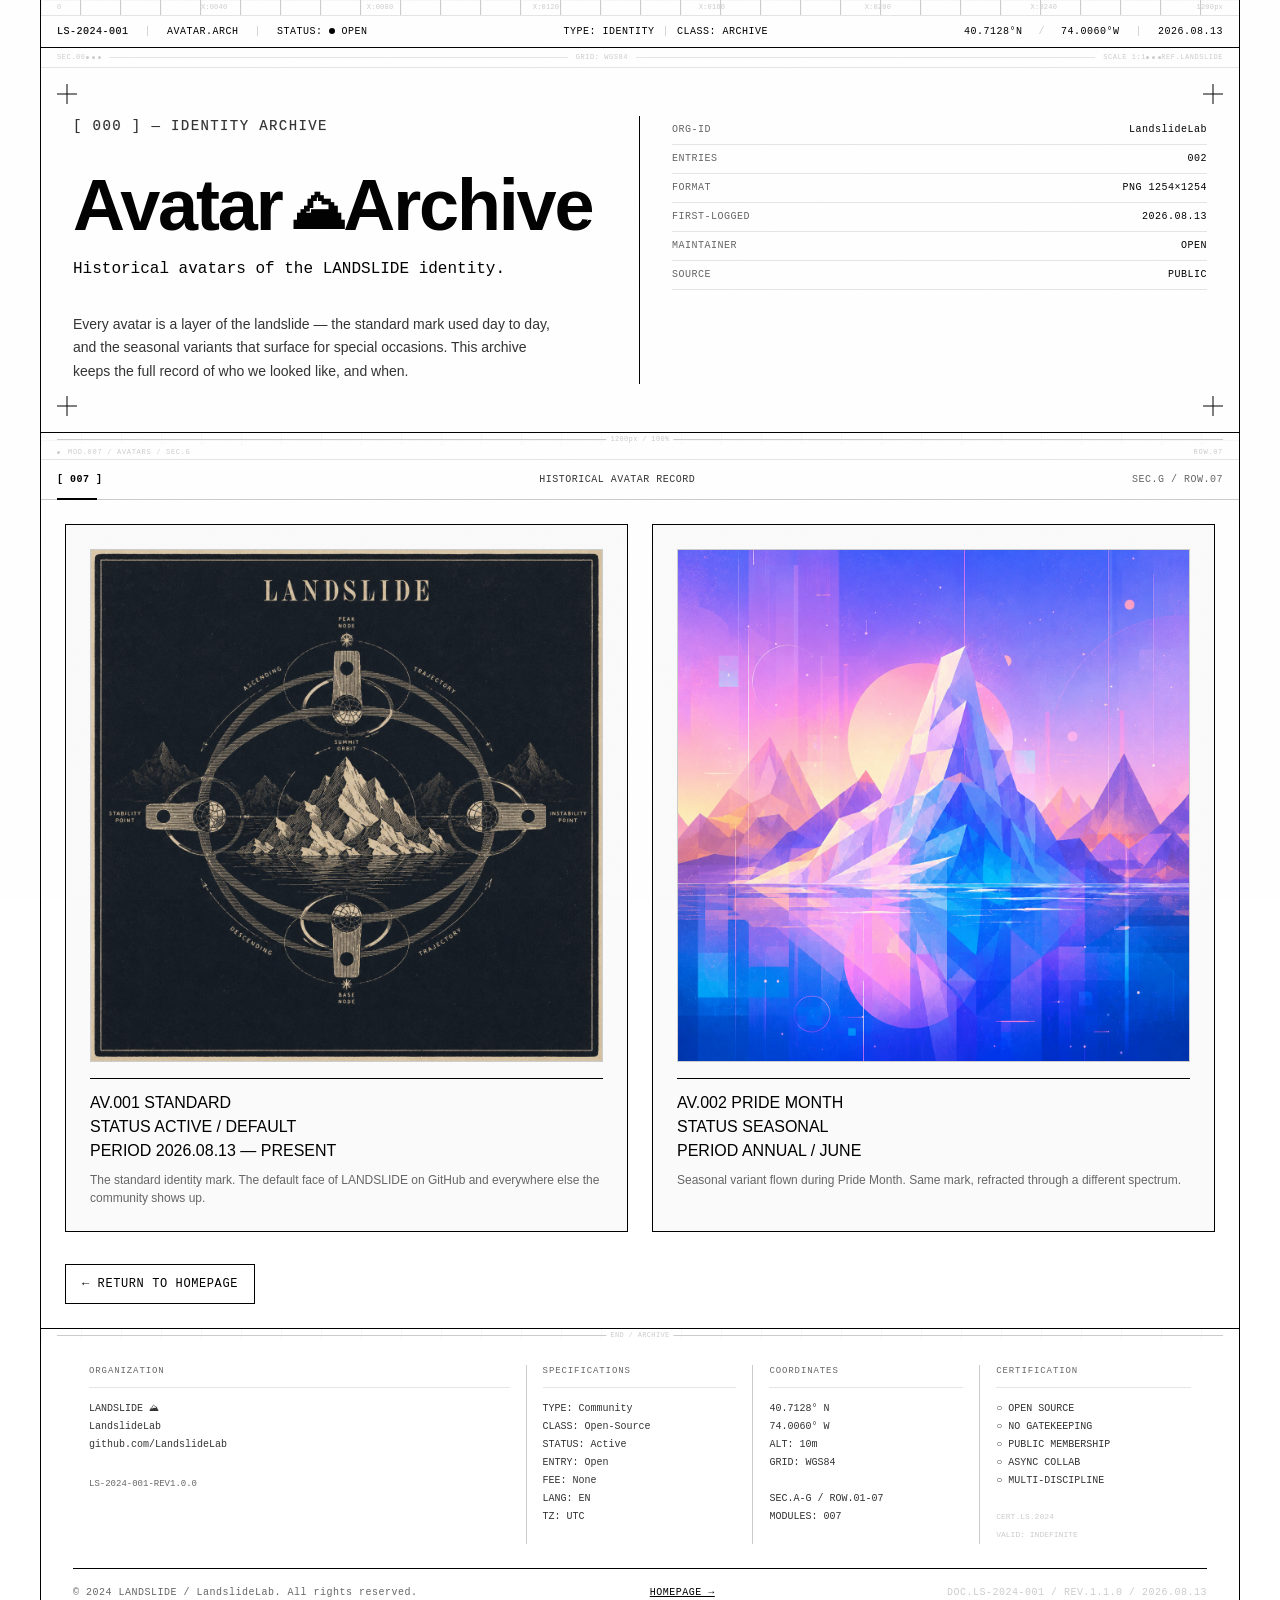
==== avatars.html @ 395b4ffa "Add historical avatar archive page + footer link" ====
<!doctype html>
<html lang="en">
  <head>
    <meta charset="UTF-8" />
    <meta name="viewport" content="width=device-width, initial-scale=1.0" />
    <meta name="description" content="LANDSLIDE — Historical avatar archive. Standard and seasonal identity marks." />
    <title>LANDSLIDE — Avatar Archive</title>
    <link rel="stylesheet" href="/styles/main.css" />
    <link rel="preconnect" href="https://fonts.googleapis.com" />
    <link rel="preconnect" href="https://fonts.gstatic.com" crossorigin />
    <link href="https://fonts.googleapis.cn/css2?family=Inter:wght@300;400;500;600;700&family=JetBrains+Mono:wght@300;400;500;600;700&display=swap" rel="stylesheet" />
    <style>
      .avatar-grid {
        display: grid;
        grid-template-columns: repeat(auto-fit, minmax(280px, 1fr));
        gap: 24px;
      }
      .avatar-card {
        border: var(--border-thin);
        padding: 24px;
        position: relative;
        background: var(--off-white);
      }
      .avatar-card img {
        width: 100%;
        height: auto;
        display: block;
        border: var(--border-light);
        background: var(--white);
      }
      .avatar-meta {
        margin-top: 16px;
        border-top: var(--border-thin);
        padding-top: 12px;
      }
      .avatar-note {
        margin-top: 8px;
        font-size: 12px;
        color: var(--mid-gray);
      }
      .back-link {
        display: inline-block;
        margin-top: 32px;
        font-family: var(--font-mono);
        font-size: 12px;
        letter-spacing: 0.05em;
        color: var(--black);
        text-decoration: none;
        border: var(--border-thin);
        padding: 10px 16px;
      }
      .back-link:hover {
        background: var(--black);
        color: var(--white);
      }
    </style>
  </head>
  <body>
    <!-- SVG Filters for distressed effects -->
    <svg class="svg-filters" aria-hidden="true">
      <defs>
        <filter id="rough-edge" x="-5%" y="-5%" width="110%" height="110%">
          <feTurbulence type="turbulence" baseFrequency="0.04" numOctaves="4" seed="1" result="noise" />
          <feDisplacementMap in="SourceGraphic" in2="noise" scale="2" xChannelSelector="R" yChannelSelector="G" />
        </filter>
        <filter id="rough-edge-light" x="-2%" y="-2%" width="104%" height="104%">
          <feTurbulence type="turbulence" baseFrequency="0.03" numOctaves="3" seed="2" result="noise" />
          <feDisplacementMap in="SourceGraphic" in2="noise" scale="1" xChannelSelector="R" yChannelSelector="G" />
        </filter>
      </defs>
    </svg>

    <!-- Noise overlay for paper/print texture -->
    <div class="noise-overlay" aria-hidden="true"></div>

    <div class="page-wrapper">

      <!-- ============================================
           TOP RULER / COORDINATE BAR
           ============================================ -->
      <div class="top-ruler" aria-hidden="true">
        <span>0</span>
        <span>X:0040</span>
        <span>X:0080</span>
        <span>X:0120</span>
        <span>X:0160</span>
        <span>X:0200</span>
        <span>X:0240</span>
        <span>1200px</span>
      </div>

      <!-- ============================================
           TOP METADATA BAR
           ============================================ -->
      <div class="meta-bar">
        <div class="meta-left">
          <span class="mono text-xs letterpress">LS-2024-001</span>
          <span class="meta-separator">|</span>
          <span class="mono text-xs">AVATAR.ARCH</span>
          <span class="meta-separator">|</span>
          <span class="mono text-xs">STATUS: <span class="meta-dot"></span> OPEN</span>
        </div>
        <div class="meta-center">
          <span class="mono text-xs">TYPE: IDENTITY</span>
          <span class="meta-separator">|</span>
          <span class="mono text-xs">CLASS: ARCHIVE</span>
        </div>
        <div class="meta-right">
          <span class="mono text-xs">40.7128&deg;N</span>
          <span class="meta-separator">/</span>
          <span class="mono text-xs">74.0060&deg;W</span>
          <span class="meta-separator">|</span>
          <span class="mono text-xs">2026.08.13</span>
        </div>
      </div>

      <!-- ============================================
           MICRO-DECORATION STRIP
           ============================================ -->
      <div class="micro-strip" aria-hidden="true">
        <span>SEC.00</span>
        <div class="micro-dots">
          <span class="micro-dot"></span>
          <span class="micro-dot"></span>
          <span class="micro-dot"></span>
        </div>
        <div class="micro-line"></div>
        <span>GRID: WGS84</span>
        <div class="micro-line"></div>
        <span>SCALE 1:1</span>
        <div class="micro-dots">
          <span class="micro-dot"></span>
          <span class="micro-dot"></span>
          <span class="micro-dot"></span>
        </div>
        <span>REF.LANDSLIDE</span>
      </div>

      <!-- ============================================
           ARCHIVE HEADER
           ============================================ -->
      <section class="hero">
        <div class="crosshair tl"></div>
        <div class="crosshair tr"></div>
        <div class="crosshair bl"></div>
        <div class="crosshair br"></div>

        <div class="hero-grid">
          <div class="hero-left">
            <div>
              <div class="hero-tagline letterpress">
                <span class="mono">[ 000 ]</span> &mdash; IDENTITY ARCHIVE
              </div>
              <h1 class="hero-title distressed">
                Avatar<span class="mountain">&#9968;</span>Archive
              </h1>
              <p class="hero-tagline" style="font-size: 16px; text-transform: none; letter-spacing: 0; color: var(--black); font-weight: 500;">
                Historical avatars of the LANDSLIDE identity.
              </p>
            </div>
            <p class="hero-description">
              Every avatar is a layer of the landslide &mdash; the standard mark used day to day, and the seasonal variants that surface for special occasions. This archive keeps the full record of who we looked like, and when.
            </p>
          </div>
          <div class="hero-right">
            <div class="hero-specs">
              <div class="spec-row">
                <span class="spec-label">ORG-ID</span>
                <span class="spec-value">LandslideLab</span>
              </div>
              <div class="spec-row">
                <span class="spec-label">ENTRIES</span>
                <span class="spec-value">002</span>
              </div>
              <div class="spec-row">
                <span class="spec-label">FORMAT</span>
                <span class="spec-value">PNG 1254&times;1254</span>
              </div>
              <div class="spec-row">
                <span class="spec-label">FIRST-LOGGED</span>
                <span class="spec-value">2026.08.13</span>
              </div>
              <div class="spec-row">
                <span class="spec-label">MAINTAINER</span>
                <span class="spec-value">OPEN</span>
              </div>
              <div class="spec-row">
                <span class="spec-label">SOURCE</span>
                <span class="spec-value">PUBLIC</span>
              </div>
            </div>
          </div>
        </div>
      </section>

      <!-- ============================================
           DIMENSION LINE
           ============================================ -->
      <div class="dimension-line" data-dim="1200px / 100%" aria-hidden="true"></div>

      <!-- ============================================
           MODULE 007 — AVATARS
           ============================================ -->
      <div class="section-micro-label" aria-hidden="true">
        <span class="sml-dot"></span>
        <span>MOD.007 / AVATARS / SEC.G</span>
        <span style="margin-left: auto;">ROW.07</span>
      </div>
      <section class="module">
        <div class="module-header">
          <span class="module-number">[ 007 ]</span>
          <span class="module-title">Historical Avatar Record</span>
          <span class="module-coord">SEC.G / ROW.07</span>
        </div>
        <div class="module-body">
          <div class="avatar-grid">

            <div class="avatar-card">
              <img src="/assets/avatars/avatar-daily.png" alt="LANDSLIDE standard avatar" />
              <div class="avatar-meta">
                <div class="spec-row">
                  <span class="spec-label">AV.001</span>
                  <span class="spec-value">STANDARD</span>
                </div>
                <div class="spec-row">
                  <span class="spec-label">STATUS</span>
                  <span class="spec-value">ACTIVE / DEFAULT</span>
                </div>
                <div class="spec-row">
                  <span class="spec-label">PERIOD</span>
                  <span class="spec-value">2026.08.13 &mdash; PRESENT</span>
                </div>
                <p class="avatar-note">
                  The standard identity mark. The default face of LANDSLIDE on GitHub and everywhere else the community shows up.
                </p>
              </div>
            </div>

            <div class="avatar-card">
              <img src="/assets/avatars/avatar-pride.png" alt="LANDSLIDE pride month avatar" />
              <div class="avatar-meta">
                <div class="spec-row">
                  <span class="spec-label">AV.002</span>
                  <span class="spec-value">PRIDE MONTH</span>
                </div>
                <div class="spec-row">
                  <span class="spec-label">STATUS</span>
                  <span class="spec-value">SEASONAL</span>
                </div>
                <div class="spec-row">
                  <span class="spec-label">PERIOD</span>
                  <span class="spec-value">ANNUAL / JUNE</span>
                </div>
                <p class="avatar-note">
                  Seasonal variant flown during Pride Month. Same mark, refracted through a different spectrum.
                </p>
              </div>
            </div>

          </div>

          <a href="/" class="back-link">&#x2190; RETURN TO HOMEPAGE</a>
        </div>
      </section>

      <!-- ============================================
           DIMENSION LINE
           ============================================ -->
      <div class="dimension-line" data-dim="END / ARCHIVE" aria-hidden="true"></div>

      <!-- ============================================
           FOOTER
           ============================================ -->
      <footer class="footer">
        <div class="footer-grid">
          <div class="footer-col">
            <div class="footer-col-title">Organization</div>
            <div class="footer-col-text">
              LANDSLIDE &#9968;<br/>
              LandslideLab<br/>
              github.com/LandslideLab<br/><br/>
              <div class="mono" style="font-size: 9px; color: var(--mid-gray); margin-top: 4px;">LS-2024-001-REV1.0.0</div>
            </div>
          </div>
          <div class="footer-col">
            <div class="footer-col-title">Specifications</div>
            <div class="footer-col-text">
              TYPE: Community<br/>
              CLASS: Open-Source<br/>
              STATUS: Active<br/>
              ENTRY: Open<br/>
              FEE: None<br/>
              LANG: EN<br/>
              TZ: UTC
            </div>
          </div>
          <div class="footer-col">
            <div class="footer-col-title">Coordinates</div>
            <div class="footer-col-text">
              40.7128&deg; N<br/>
              74.0060&deg; W<br/>
              ALT: 10m<br/>
              GRID: WGS84<br/><br/>
              SEC.A-G / ROW.01-07<br/>
              MODULES: 007
            </div>
          </div>
          <div class="footer-col">
            <div class="footer-col-title">Certification</div>
            <div class="footer-col-text">
              &#x25CB; OPEN SOURCE<br/>
              &#x25CB; NO GATEKEEPING<br/>
              &#x25CB; PUBLIC MEMBERSHIP<br/>
              &#x25CB; ASYNC COLLAB<br/>
              &#x25CB; MULTI-DISCIPLINE<br/><br/>
              <span class="mono" style="font-size: 8px; color: var(--light-gray);">
                CERT.LS.2024<br/>
                VALID: INDEFINITE
              </span>
            </div>
          </div>
        </div>

        <!-- Bottom metadata strip -->
        <div style="margin-top: 24px; padding-top: 16px; border-top: var(--border-thin); display: flex; justify-content: space-between; align-items: center;">
          <span class="mono text-xs" style="color: var(--mid-gray);">
            &#x00A9; 2024 LANDSLIDE / LandslideLab. All rights reserved.
          </span>
          <a href="/" class="mono text-xs" style="color: var(--black); text-decoration: underline;">
            HOMEPAGE &#x2192;
          </a>
          <span class="mono text-xs" style="color: var(--light-gray);">
            DOC.LS-2024-001 / REV.1.1.0 / 2026.08.13
          </span>
        </div>
      </footer>

    </div>
  </body>
</html>
---- styles/main.css ----
/* LANDSLIDE — Micrographics Style Introduction Page */
/* Dense technical information poster aesthetic */
/* Enhanced with distressed typography & SVG micro-elements */

/* ============================================
   RESET & BASE
   ============================================ */
*, *::before, *::after {
  margin: 0;
  padding: 0;
  box-sizing: border-box;
}

:root {
  /* Colors */
  --black: #000000;
  --white: #FFFFFF;
  --off-white: #FAFAFA;
  --dark-gray: #333333;
  --mid-gray: #666666;
  --light-gray: #CCCCCC;
  --border-gray: #E5E5E5;
  --faint-gray: #F2F2F2;

  /* Typography */
  --font-mono: 'JetBrains Mono', 'SF Mono', 'Menlo', 'Consolas', 'Liberation Mono', monospace;
  --font-sans: 'Inter', 'Helvetica Neue', 'Arial', system-ui, sans-serif;

  /* Spacing */
  --grid-unit: 8px;
  --module-padding: 24px;
  --section-gap: 0;

  /* Borders */
  --border-thin: 1px solid var(--black);
  --border-light: 1px solid var(--light-gray);
  --border-medium: 1px solid var(--mid-gray);
}

html {
  font-size: 16px;
  -webkit-font-smoothing: antialiased;
  -moz-osx-font-smoothing: grayscale;
}

body {
  font-family: var(--font-sans);
  background: var(--white);
  color: var(--black);
  line-height: 1.5;
  overflow-x: hidden;
}

/* ============================================
   SVG FILTERS (distressed / rough edge)
   ============================================ */
.svg-filters {
  position: absolute;
  width: 0;
  height: 0;
  overflow: hidden;
}

/* ============================================
   DISTRESSED TYPOGRAPHY
   ============================================ */
.distressed {
  filter: url(#rough-edge);
  position: relative;
}

.distressed-light {
  filter: url(#rough-edge-light);
}

/* Printed/letterpress effect for key text */
.letterpress {
  text-shadow:
    0.3px 0 0 rgba(0,0,0,0.15),
    -0.2px 0 0 rgba(0,0,0,0.1),
    0 0.3px 0 rgba(0,0,0,0.1),
    0.5px 0.5px 0 rgba(0,0,0,0.05);
  position: relative;
}

/* Noise overlay for texture */
.noise-overlay {
  position: fixed;
  top: 0;
  left: 0;
  width: 100%;
  height: 100%;
  pointer-events: none;
  z-index: 9999;
  opacity: 0.025;
  background-image: url("data:image/svg+xml,%3Csvg viewBox='0 0 256 256' xmlns='http://www.w3.org/2000/svg'%3E%3Cfilter id='n'%3E%3CfeTurbulence type='fractalNoise' baseFrequency='0.85' numOctaves='4' stitchTiles='stitch'/%3E%3C/filter%3E%3Crect width='100%25' height='100%25' filter='url(%23n)'/%3E%3C/svg%3E");
  background-size: 256px 256px;
}

/* ============================================
   TYPOGRAPHY
   ============================================ */
.mono {
  font-family: var(--font-mono);
}

.text-xs { font-size: 10px; letter-spacing: 0.05em; }
.text-sm { font-size: 11px; letter-spacing: 0.02em; }
.text-base { font-size: 13px; }
.text-lg { font-size: 16px; }
.text-xl { font-size: 20px; }
.text-2xl { font-size: 24px; }
.text-3xl { font-size: 32px; }
.text-4xl { font-size: 48px; }
.text-5xl { font-size: 64px; }
.text-6xl { font-size: 80px; }

.font-bold { font-weight: 700; }
.font-medium { font-weight: 500; }
.font-normal { font-weight: 400; }
.font-light { font-weight: 300; }

.uppercase { text-transform: uppercase; }
.tracking-wide { letter-spacing: 0.1em; }
.tracking-wider { letter-spacing: 0.2em; }
.tracking-widest { letter-spacing: 0.3em; }

/* ============================================
   LAYOUT SYSTEM
   ============================================ */
.page-wrapper {
  max-width: 1200px;
  margin: 0 auto;
  border-left: var(--border-thin);
  border-right: var(--border-thin);
  min-height: 100vh;
  position: relative;
}

/* Grid overlay for visual reference */
.page-wrapper::before {
  content: '';
  position: absolute;
  top: 0;
  left: 0;
  right: 0;
  bottom: 0;
  background-image:
    linear-gradient(var(--border-gray) 1px, transparent 1px),
    linear-gradient(90deg, var(--border-gray) 1px, transparent 1px);
  background-size: 40px 40px;
  pointer-events: none;
  opacity: 0.25;
  z-index: 0;
}

/* Fine sub-grid */
.page-wrapper::after {
  content: '';
  position: absolute;
  top: 0;
  left: 0;
  right: 0;
  bottom: 0;
  background-image:
    linear-gradient(var(--faint-gray) 0.5px, transparent 0.5px),
    linear-gradient(90deg, var(--faint-gray) 0.5px, transparent 0.5px);
  background-size: 8px 8px;
  pointer-events: none;
  opacity: 0.4;
  z-index: 0;
}

/* ============================================
   SIDE RULER / COORDINATE ANNOTATIONS
   ============================================ */
.side-ruler {
  position: absolute;
  z-index: 1;
  font-family: var(--font-mono);
  font-size: 7px;
  color: var(--light-gray);
  letter-spacing: 0.03em;
  line-height: 1;
  writing-mode: vertical-lr;
  text-orientation: mixed;
}

.side-ruler.left {
  left: -1px;
  top: 0;
  bottom: 0;
  width: 16px;
  display: flex;
  flex-direction: column;
  align-items: center;
  padding: 40px 0;
  background: repeating-linear-gradient(
    to bottom,
    transparent 0px,
    transparent 39px,
    var(--light-gray) 39px,
    var(--light-gray) 40px
  );
}

.side-ruler.right {
  right: -1px;
  top: 0;
  bottom: 0;
  width: 16px;
}

.top-ruler {
  position: relative;
  z-index: 1;
  height: 16px;
  display: flex;
  align-items: center;
  justify-content: space-between;
  padding: 0 16px;
  font-family: var(--font-mono);
  font-size: 7px;
  color: var(--light-gray);
  letter-spacing: 0.03em;
  border-bottom: 0.5px solid var(--border-gray);
  background: repeating-linear-gradient(
    90deg,
    transparent 0px,
    transparent 39px,
    var(--light-gray) 39px,
    var(--light-gray) 40px
  );
}

/* ============================================
   TOP METADATA BAR
   ============================================ */
.meta-bar {
  display: flex;
  align-items: center;
  justify-content: space-between;
  padding: 8px 16px;
  border-bottom: var(--border-thin);
  font-family: var(--font-mono);
  font-size: 10px;
  letter-spacing: 0.05em;
  position: relative;
  z-index: 1;
  background: var(--white);
}

.meta-bar .meta-left,
.meta-bar .meta-right {
  display: flex;
  align-items: center;
  gap: 16px;
}

.meta-bar .meta-center {
  display: flex;
  align-items: center;
  gap: 8px;
}

.meta-dot {
  width: 6px;
  height: 6px;
  border-radius: 50%;
  background: var(--black);
  display: inline-block;
}

.meta-dot.hollow {
  background: transparent;
  border: 1px solid var(--black);
}

.meta-separator {
  color: var(--light-gray);
}

/* ============================================
   REGISTRATION MARKS
   ============================================ */
.reg-mark {
  position: absolute;
  width: 12px;
  height: 12px;
  z-index: 2;
}

.reg-mark::before {
  content: '';
  position: absolute;
  top: 50%;
  left: 0;
  width: 100%;
  height: 0.5px;
  background: var(--light-gray);
}

.reg-mark::after {
  content: '';
  position: absolute;
  left: 50%;
  top: 0;
  width: 0.5px;
  height: 100%;
  background: var(--light-gray);
}

.reg-mark.circle {
  border: 0.5px solid var(--light-gray);
  border-radius: 50%;
}

/* ============================================
   HERO SECTION
   ============================================ */
.hero {
  position: relative;
  z-index: 1;
  border-bottom: var(--border-thin);
  padding: 48px 32px;
  background: var(--white);
}

.hero-grid {
  display: grid;
  grid-template-columns: 1fr 1fr;
  gap: 0;
}

.hero-left {
  border-right: var(--border-thin);
  padding-right: 32px;
  display: flex;
  flex-direction: column;
  justify-content: space-between;
}

.hero-right {
  padding-left: 32px;
  display: flex;
  flex-direction: column;
  justify-content: space-between;
}

.hero-title {
  font-family: var(--font-sans);
  font-size: 72px;
  font-weight: 700;
  letter-spacing: -0.03em;
  line-height: 1;
  margin-bottom: 16px;
  filter: url(#rough-edge-light);
}

.hero-title .mountain {
  display: inline-block;
  font-size: 56px;
  vertical-align: middle;
  margin-left: 8px;
}

.hero-tagline {
  font-family: var(--font-mono);
  font-size: 14px;
  letter-spacing: 0.1em;
  text-transform: uppercase;
  color: var(--dark-gray);
  margin-bottom: 32px;
}

.hero-description {
  font-size: 14px;
  line-height: 1.7;
  color: var(--dark-gray);
  max-width: 480px;
}

.hero-specs {
  font-family: var(--font-mono);
  font-size: 10px;
  letter-spacing: 0.05em;
  color: var(--mid-gray);
  line-height: 2;
}

.hero-specs .spec-row {
  display: flex;
  justify-content: space-between;
  border-bottom: 1px solid var(--border-gray);
  padding: 4px 0;
}

.hero-specs .spec-label {
  color: var(--mid-gray);
}

.hero-specs .spec-value {
  color: var(--black);
  font-weight: 500;
}

/* Crosshair decoration */
.crosshair {
  position: absolute;
  width: 20px;
  height: 20px;
}

.crosshair::before,
.crosshair::after {
  content: '';
  position: absolute;
  background: var(--black);
}

.crosshair::before {
  width: 1px;
  height: 100%;
  left: 50%;
  transform: translateX(-50%);
}

.crosshair::after {
  width: 100%;
  height: 1px;
  top: 50%;
  transform: translateY(-50%);
}

.crosshair.tl { top: 16px; left: 16px; }
.crosshair.tr { top: 16px; right: 16px; }
.crosshair.bl { bottom: 16px; left: 16px; }
.crosshair.br { bottom: 16px; right: 16px; }

/* ============================================
   MICRO-DECORATION STRIPS
   ============================================ */
.micro-strip {
  position: relative;
  z-index: 1;
  display: flex;
  align-items: center;
  justify-content: space-between;
  padding: 4px 16px;
  border-bottom: 0.5px solid var(--border-gray);
  font-family: var(--font-mono);
  font-size: 7px;
  color: var(--light-gray);
  letter-spacing: 0.08em;
  text-transform: uppercase;
  background: var(--white);
  overflow: hidden;
}

.micro-strip .micro-dots {
  display: flex;
  gap: 3px;
  align-items: center;
}

.micro-strip .micro-dot {
  width: 3px;
  height: 3px;
  border-radius: 50%;
  background: var(--light-gray);
}

.micro-strip .micro-line {
  flex: 1;
  height: 0.5px;
  background: var(--border-gray);
  margin: 0 8px;
}

/* Data matrix decoration */
.data-matrix {
  display: grid;
  grid-template-columns: repeat(8, 3px);
  grid-template-rows: repeat(8, 3px);
  gap: 1px;
  opacity: 0.3;
}

.data-matrix .dm-cell {
  background: var(--black);
}

.data-matrix .dm-cell.empty {
  background: transparent;
}

/* ============================================
   MODULE SECTIONS
   ============================================ */
.module {
  position: relative;
  z-index: 1;
  border-bottom: var(--border-thin);
  background: var(--white);
}

.module-header {
  display: flex;
  align-items: center;
  justify-content: space-between;
  padding: 12px 16px;
  border-bottom: var(--border-light);
  font-family: var(--font-mono);
  font-size: 10px;
  letter-spacing: 0.05em;
  text-transform: uppercase;
  position: relative;
}

/* Connecting line from header to content */
.module-header::after {
  content: '';
  position: absolute;
  bottom: -1px;
  left: 16px;
  width: 40px;
  height: 2px;
  background: var(--black);
}

.module-number {
  font-weight: 700;
  color: var(--black);
  filter: url(#rough-edge-light);
}

.module-title {
  font-weight: 500;
  color: var(--dark-gray);
}

.module-coord {
  color: var(--mid-gray);
}

.module-body {
  padding: var(--module-padding);
}

/* ============================================
   MODULE 001 — ABOUT
   ============================================ */
.about-grid {
  display: grid;
  grid-template-columns: 2fr 1fr;
  gap: 0;
}

.about-main {
  border-right: var(--border-thin);
  padding-right: var(--module-padding);
}

.about-sidebar {
  padding-left: var(--module-padding);
}

.about-text {
  font-size: 14px;
  line-height: 1.8;
  color: var(--dark-gray);
  margin-bottom: 16px;
}

.about-text strong {
  color: var(--black);
  font-weight: 600;
}

.sidebar-block {
  margin-bottom: 24px;
  position: relative;
}

.sidebar-block::before {
  content: '';
  position: absolute;
  left: -12px;
  top: 0;
  width: 4px;
  height: 4px;
  background: var(--black);
}

.sidebar-label {
  font-family: var(--font-mono);
  font-size: 9px;
  letter-spacing: 0.1em;
  text-transform: uppercase;
  color: var(--mid-gray);
  margin-bottom: 8px;
  padding-bottom: 4px;
  border-bottom: 1px solid var(--border-gray);
}

.sidebar-value {
  font-family: var(--font-mono);
  font-size: 12px;
  color: var(--black);
  line-height: 1.6;
}

.status-badge {
  display: inline-flex;
  align-items: center;
  gap: 6px;
  font-family: var(--font-mono);
  font-size: 10px;
  letter-spacing: 0.05em;
  padding: 4px 8px;
  border: var(--border-thin);
  margin-bottom: 8px;
}

.status-badge .dot {
  width: 6px;
  height: 6px;
  border-radius: 50%;
  background: var(--black);
}

.status-badge .dot.hollow {
  background: transparent;
  border: 1px solid var(--black);
}

/* ============================================
   MODULE 002 — FOCUS AREAS
   ============================================ */
.focus-grid {
  display: grid;
  grid-template-columns: repeat(4, 1fr);
  gap: 0;
}

.focus-item {
  padding: var(--module-padding);
  border-right: var(--border-light);
  position: relative;
}

.focus-item:last-child {
  border-right: none;
}

/* Corner decoration on focus items */
.focus-item::before {
  content: '';
  position: absolute;
  top: 8px;
  right: 8px;
  width: 8px;
  height: 8px;
  border-top: 0.5px solid var(--light-gray);
  border-right: 0.5px solid var(--light-gray);
}

.focus-item::after {
  content: '';
  position: absolute;
  bottom: 8px;
  left: 8px;
  width: 8px;
  height: 8px;
  border-bottom: 0.5px solid var(--light-gray);
  border-left: 0.5px solid var(--light-gray);
}

.focus-item-number {
  font-family: var(--font-mono);
  font-size: 9px;
  color: var(--mid-gray);
  letter-spacing: 0.1em;
  margin-bottom: 12px;
  filter: url(#rough-edge-light);
}

.focus-item-title {
  font-size: 14px;
  font-weight: 600;
  margin-bottom: 8px;
  line-height: 1.3;
}

.focus-item-desc {
  font-size: 12px;
  color: var(--mid-gray);
  line-height: 1.6;
}

.focus-item-icon {
  position: absolute;
  top: 12px;
  right: 12px;
  font-family: var(--font-mono);
  font-size: 9px;
  color: var(--light-gray);
}

/* ============================================
   MODULE 003 — PROJECTS
   ============================================ */
.project-card {
  display: grid;
  grid-template-columns: auto 1fr auto;
  gap: 24px;
  align-items: start;
  padding: 20px 0;
  border-bottom: var(--border-light);
  position: relative;
}

.project-card:last-child {
  border-bottom: none;
}

/* Connecting line decoration */
.project-card::before {
  content: '';
  position: absolute;
  left: 36px;
  top: 0;
  width: 0.5px;
  height: 100%;
  background: repeating-linear-gradient(
    to bottom,
    var(--light-gray) 0px,
    var(--light-gray) 2px,
    transparent 2px,
    transparent 6px
  );
}

.project-index {
  font-family: var(--font-mono);
  font-size: 24px;
  font-weight: 700;
  color: var(--black);
  line-height: 1;
  filter: url(#rough-edge-light);
}

.project-info h3 {
  font-size: 16px;
  font-weight: 600;
  margin-bottom: 4px;
}

.project-info h3 a {
  color: var(--black);
  text-decoration: none;
  border-bottom: 1px solid transparent;
  transition: border-color 0.2s cubic-bezier(0.4, 0, 0.2, 1);
}

.project-info h3 a:hover {
  border-bottom-color: var(--black);
}

.project-info p {
  font-size: 12px;
  color: var(--mid-gray);
  line-height: 1.6;
}

.project-meta {
  font-family: var(--font-mono);
  font-size: 10px;
  color: var(--mid-gray);
  text-align: right;
  line-height: 1.8;
}

.project-meta .lang {
  display: inline-block;
  padding: 2px 6px;
  border: 1px solid var(--light-gray);
  margin-bottom: 4px;
}

/* ============================================
   MODULE 004 — HOW TO JOIN
   ============================================ */
.join-steps {
  display: grid;
  grid-template-columns: repeat(3, 1fr);
  gap: 0;
}

.join-step {
  padding: var(--module-padding);
  border-right: var(--border-light);
  position: relative;
}

.join-step:last-child {
  border-right: none;
}

/* Arrow connector between steps */
.join-step:not(:last-child)::after {
  content: '\2192';
  position: absolute;
  right: -6px;
  top: 50%;
  transform: translateY(-50%);
  font-size: 12px;
  color: var(--light-gray);
  z-index: 2;
  background: var(--white);
  width: 12px;
  height: 12px;
  display: flex;
  align-items: center;
  justify-content: center;
}

.step-number {
  font-family: var(--font-mono);
  font-size: 32px;
  font-weight: 700;
  color: var(--black);
  line-height: 1;
  margin-bottom: 16px;
  filter: url(#rough-edge-light);
}

.step-number::after {
  content: '';
  display: block;
  width: 24px;
  height: 1px;
  background: var(--black);
  margin-top: 8px;
}

.step-title {
  font-size: 13px;
  font-weight: 600;
  margin-bottom: 8px;
  text-transform: uppercase;
  letter-spacing: 0.05em;
}

.step-desc {
  font-size: 12px;
  color: var(--mid-gray);
  line-height: 1.6;
}

.step-code {
  font-family: var(--font-mono);
  font-size: 11px;
  background: var(--off-white);
  border: 1px solid var(--border-gray);
  padding: 8px 12px;
  margin-top: 12px;
  display: block;
  word-break: break-all;
}

/* ============================================
   MODULE 005 — GROUND RULES
   ============================================ */
.rules-list {
  display: grid;
  grid-template-columns: 1fr 1fr;
  gap: 0;
}

.rule-item {
  padding: 16px var(--module-padding);
  border-bottom: var(--border-light);
  border-right: var(--border-light);
  display: flex;
  align-items: flex-start;
  gap: 12px;
}

.rule-item:nth-child(even) {
  border-right: none;
}

.rule-item:last-child,
.rule-item:nth-last-child(2) {
  border-bottom: none;
}

.rule-index {
  font-family: var(--font-mono);
  font-size: 10px;
  color: var(--mid-gray);
  min-width: 24px;
  padding-top: 2px;
  filter: url(#rough-edge-light);
}

.rule-text {
  font-size: 13px;
  line-height: 1.6;
  color: var(--dark-gray);
}

/* ============================================
   CTA SECTION
   ============================================ */
.cta-section {
  position: relative;
  z-index: 1;
  border-bottom: var(--border-thin);
  background: var(--black);
  color: var(--white);
  padding: 64px 32px;
  overflow: hidden;
}

/* Noise texture on dark background */
.cta-section::before {
  content: '';
  position: absolute;
  top: 0;
  left: 0;
  right: 0;
  bottom: 0;
  background-image: url("data:image/svg+xml,%3Csvg viewBox='0 0 256 256' xmlns='http://www.w3.org/2000/svg'%3E%3Cfilter id='n'%3E%3CfeTurbulence type='fractalNoise' baseFrequency='0.7' numOctaves='3' stitchTiles='stitch'/%3E%3C/filter%3E%3Crect width='100%25' height='100%25' filter='url(%23n)'/%3E%3C/svg%3E");
  background-size: 256px 256px;
  opacity: 0.06;
  pointer-events: none;
}

.cta-grid {
  display: grid;
  grid-template-columns: 1fr 1fr;
  gap: 48px;
  align-items: center;
  position: relative;
  z-index: 1;
}

.cta-left h2 {
  font-size: 48px;
  font-weight: 700;
  letter-spacing: -0.02em;
  line-height: 1.1;
  margin-bottom: 16px;
  filter: url(#rough-edge-light);
}

.cta-left p {
  font-size: 14px;
  color: #999;
  line-height: 1.7;
}

.cta-right {
  display: flex;
  flex-direction: column;
  gap: 16px;
}

.cta-button {
  display: inline-flex;
  align-items: center;
  justify-content: center;
  gap: 12px;
  padding: 16px 32px;
  background: var(--white);
  color: var(--black);
  font-family: var(--font-mono);
  font-size: 12px;
  font-weight: 600;
  letter-spacing: 0.1em;
  text-transform: uppercase;
  text-decoration: none;
  border: none;
  cursor: pointer;
  transition: all 0.2s cubic-bezier(0.4, 0, 0.2, 1);
}

.cta-button:hover {
  background: var(--light-gray);
}

.cta-button.outline {
  background: transparent;
  color: var(--white);
  border: 1px solid var(--white);
}

.cta-button.outline:hover {
  background: rgba(255,255,255,0.1);
}

.cta-meta {
  font-family: var(--font-mono);
  font-size: 10px;
  color: #666;
  letter-spacing: 0.05em;
  margin-top: 8px;
}

/* ============================================
   FOOTER
   ============================================ */
.footer {
  position: relative;
  z-index: 1;
  background: var(--white);
  padding: 24px 32px;
}

.footer-grid {
  display: grid;
  grid-template-columns: 2fr 1fr 1fr 1fr;
  gap: 0;
}

.footer-col {
  padding: 0 16px;
  border-right: var(--border-light);
}

.footer-col:last-child {
  border-right: none;
}

.footer-col-title {
  font-family: var(--font-mono);
  font-size: 9px;
  letter-spacing: 0.1em;
  text-transform: uppercase;
  color: var(--mid-gray);
  margin-bottom: 12px;
  padding-bottom: 8px;
  border-bottom: 1px solid var(--border-gray);
}

.footer-col-text {
  font-family: var(--font-mono);
  font-size: 10px;
  color: var(--dark-gray);
  line-height: 1.8;
}

.footer-col-text a {
  color: var(--black);
  text-decoration: none;
  border-bottom: 1px solid transparent;
  transition: border-color 0.2s;
}

.footer-col-text a:hover {
  border-bottom-color: var(--black);
}

/* Barcode decoration */
.barcode {
  display: flex;
  gap: 1px;
  height: 32px;
  align-items: flex-end;
  margin-top: 12px;
}

.barcode .bar {
  width: 2px;
  background: var(--black);
}

.barcode .bar.w1 { width: 1px; }
.barcode .bar.w2 { width: 2px; }
.barcode .bar.w3 { width: 3px; }
.barcode .bar.h-short { height: 20px; }
.barcode .bar.h-med { height: 26px; }
.barcode .bar.h-tall { height: 32px; }

/* ============================================
   DECORATIVE ELEMENTS
   ============================================ */
.corner-mark {
  position: absolute;
  font-family: var(--font-mono);
  font-size: 8px;
  color: var(--light-gray);
  letter-spacing: 0.05em;
}

.corner-mark.tl { top: 8px; left: 8px; }
.corner-mark.tr { top: 8px; right: 8px; }
.corner-mark.bl { bottom: 8px; left: 8px; }
.corner-mark.br { bottom: 8px; right: 8px; }

.divider-line {
  height: 1px;
  background: var(--black);
  margin: 0;
}

.divider-dashed {
  height: 1px;
  background: repeating-linear-gradient(
    90deg,
    var(--black) 0px,
    var(--black) 4px,
    transparent 4px,
    transparent 8px
  );
}

/* Dimension line decoration */
.dimension-line {
  position: relative;
  height: 12px;
  margin: 0 16px;
  z-index: 1;
}

.dimension-line::before {
  content: '';
  position: absolute;
  top: 50%;
  left: 0;
  right: 0;
  height: 0.5px;
  background: var(--light-gray);
}

.dimension-line::after {
  content: attr(data-dim);
  position: absolute;
  top: 50%;
  left: 50%;
  transform: translate(-50%, -50%);
  font-family: var(--font-mono);
  font-size: 7px;
  color: var(--light-gray);
  background: var(--white);
  padding: 0 4px;
  letter-spacing: 0.05em;
}

/* Coordinate annotation */
.coord-annotation {
  font-family: var(--font-mono);
  font-size: 8px;
  color: var(--light-gray);
  position: absolute;
}

/* Section micro-label */
.section-micro-label {
  font-family: var(--font-mono);
  font-size: 7px;
  color: var(--light-gray);
  letter-spacing: 0.1em;
  text-transform: uppercase;
  padding: 2px 16px;
  border-bottom: 0.5px solid var(--border-gray);
  background: var(--white);
  position: relative;
  z-index: 1;
  display: flex;
  align-items: center;
  gap: 8px;
}

.section-micro-label .sml-dot {
  width: 3px;
  height: 3px;
  border-radius: 50%;
  background: var(--light-gray);
}

/* ============================================
   RESPONSIVE
   ============================================ */
@media (max-width: 900px) {
  .hero-grid {
    grid-template-columns: 1fr;
  }
  .hero-left {
    border-right: none;
    border-bottom: var(--border-thin);
    padding-right: 0;
    padding-bottom: 24px;
    margin-bottom: 24px;
  }
  .hero-right {
    padding-left: 0;
  }
  .hero-title {
    font-size: 48px;
  }
  .focus-grid {
    grid-template-columns: repeat(2, 1fr);
  }
  .focus-item:nth-child(2) {
    border-right: none;
  }
  .focus-item:nth-child(1),
  .focus-item:nth-child(2) {
    border-bottom: var(--border-light);
  }
  .join-steps {
    grid-template-columns: 1fr;
  }
  .join-step {
    border-right: none;
    border-bottom: var(--border-light);
  }
  .join-step:not(:last-child)::after {
    content: '\2193';
    right: 50%;
    top: auto;
    bottom: -6px;
    transform: translateX(50%);
  }
  .rules-list {
    grid-template-columns: 1fr;
  }
  .rule-item {
    border-right: none;
  }
  .cta-grid {
    grid-template-columns: 1fr;
    gap: 32px;
  }
  .footer-grid {
    grid-template-columns: 1fr 1fr;
  }
  .footer-col:nth-child(2) {
    border-right: none;
  }
  .footer-col:nth-child(1),
  .footer-col:nth-child(2) {
    border-bottom: var(--border-light);
    padding-bottom: 16px;
    margin-bottom: 16px;
  }
  .about-grid {
    grid-template-columns: 1fr;
  }
  .about-main {
    border-right: none;
    border-bottom: var(--border-thin);
    padding-right: 0;
    padding-bottom: 24px;
    margin-bottom: 24px;
  }
  .about-sidebar {
    padding-left: 0;
  }
  .top-ruler,
  .side-ruler {
    display: none;
  }
}

@media (max-width: 600px) {
  .hero-title {
    font-size: 36px;
  }
  .focus-grid {
    grid-template-columns: 1fr;
  }
  .focus-item {
    border-right: none;
    border-bottom: var(--border-light);
  }
  .focus-item:last-child {
    border-bottom: none;
  }
  .footer-grid {
    grid-template-columns: 1fr;
  }
  .footer-col {
    border-right: none;
    border-bottom: var(--border-light);
    padding-bottom: 16px;
    margin-bottom: 16px;
  }
  .footer-col:last-child {
    border-bottom: none;
    margin-bottom: 0;
  }
  .meta-bar {
    flex-direction: column;
    gap: 4px;
    align-items: flex-start;
  }
  .meta-bar .meta-center,
  .meta-bar .meta-right {
    display: none;
  }
  .micro-strip {
    display: none;
  }
}
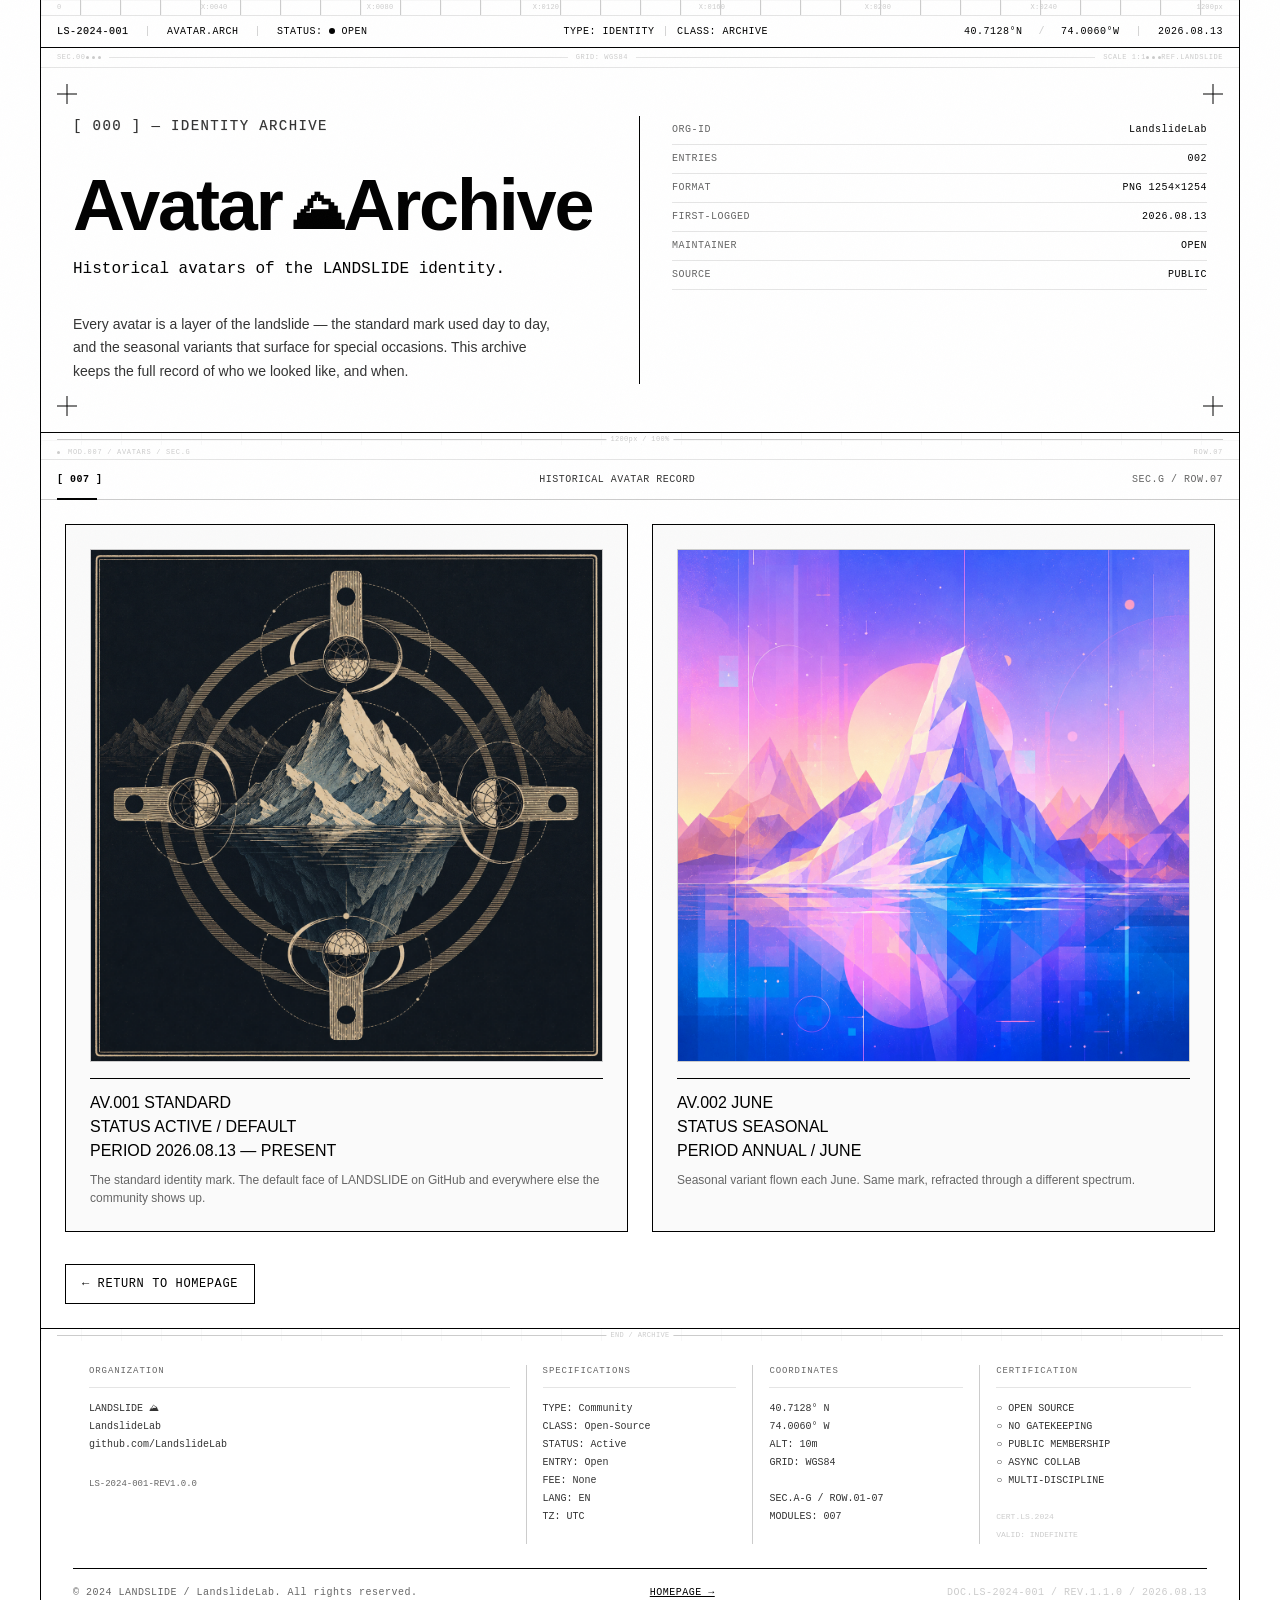
==== commit 8d10dcdd: "site: restore avatar archive footer link; rebrand pride variant as June seasonal" ====
--- a/avatars.html
+++ b/avatars.html
@@ -237,11 +237,11 @@
             </div>
 
             <div class="avatar-card">
-              <img src="/assets/avatars/avatar-pride.png" alt="LANDSLIDE pride month avatar" />
+              <img src="/assets/avatars/avatar-june.png" alt="LANDSLIDE June seasonal avatar" />
               <div class="avatar-meta">
                 <div class="spec-row">
                   <span class="spec-label">AV.002</span>
-                  <span class="spec-value">PRIDE MONTH</span>
+                  <span class="spec-value">JUNE</span>
                 </div>
                 <div class="spec-row">
                   <span class="spec-label">STATUS</span>
@@ -252,7 +252,7 @@
                   <span class="spec-value">ANNUAL / JUNE</span>
                 </div>
                 <p class="avatar-note">
-                  Seasonal variant flown during Pride Month. Same mark, refracted through a different spectrum.
+                  Seasonal variant flown each June. Same mark, refracted through a different spectrum.
                 </p>
               </div>
             </div>
--- a/styles/main.css
+++ b/styles/main.css
@@ -773,6 +773,28 @@
   line-height: 1.6;
 }
 
+.project-spec {
+  margin-top: 10px;
+  padding-top: 8px;
+  border-top: 1px dashed var(--light-gray);
+  font-size: 11px;
+  line-height: 1.7;
+  color: var(--mid-gray);
+}
+
+.project-spec div {
+  margin-top: 3px;
+}
+
+.project-spec .spec-k {
+  font-family: var(--font-mono);
+  font-size: 9px;
+  letter-spacing: 0.1em;
+  color: var(--light-gray);
+  margin-right: 8px;
+  white-space: nowrap;
+}
+
 .project-meta {
   font-family: var(--font-mono);
   font-size: 10px;
